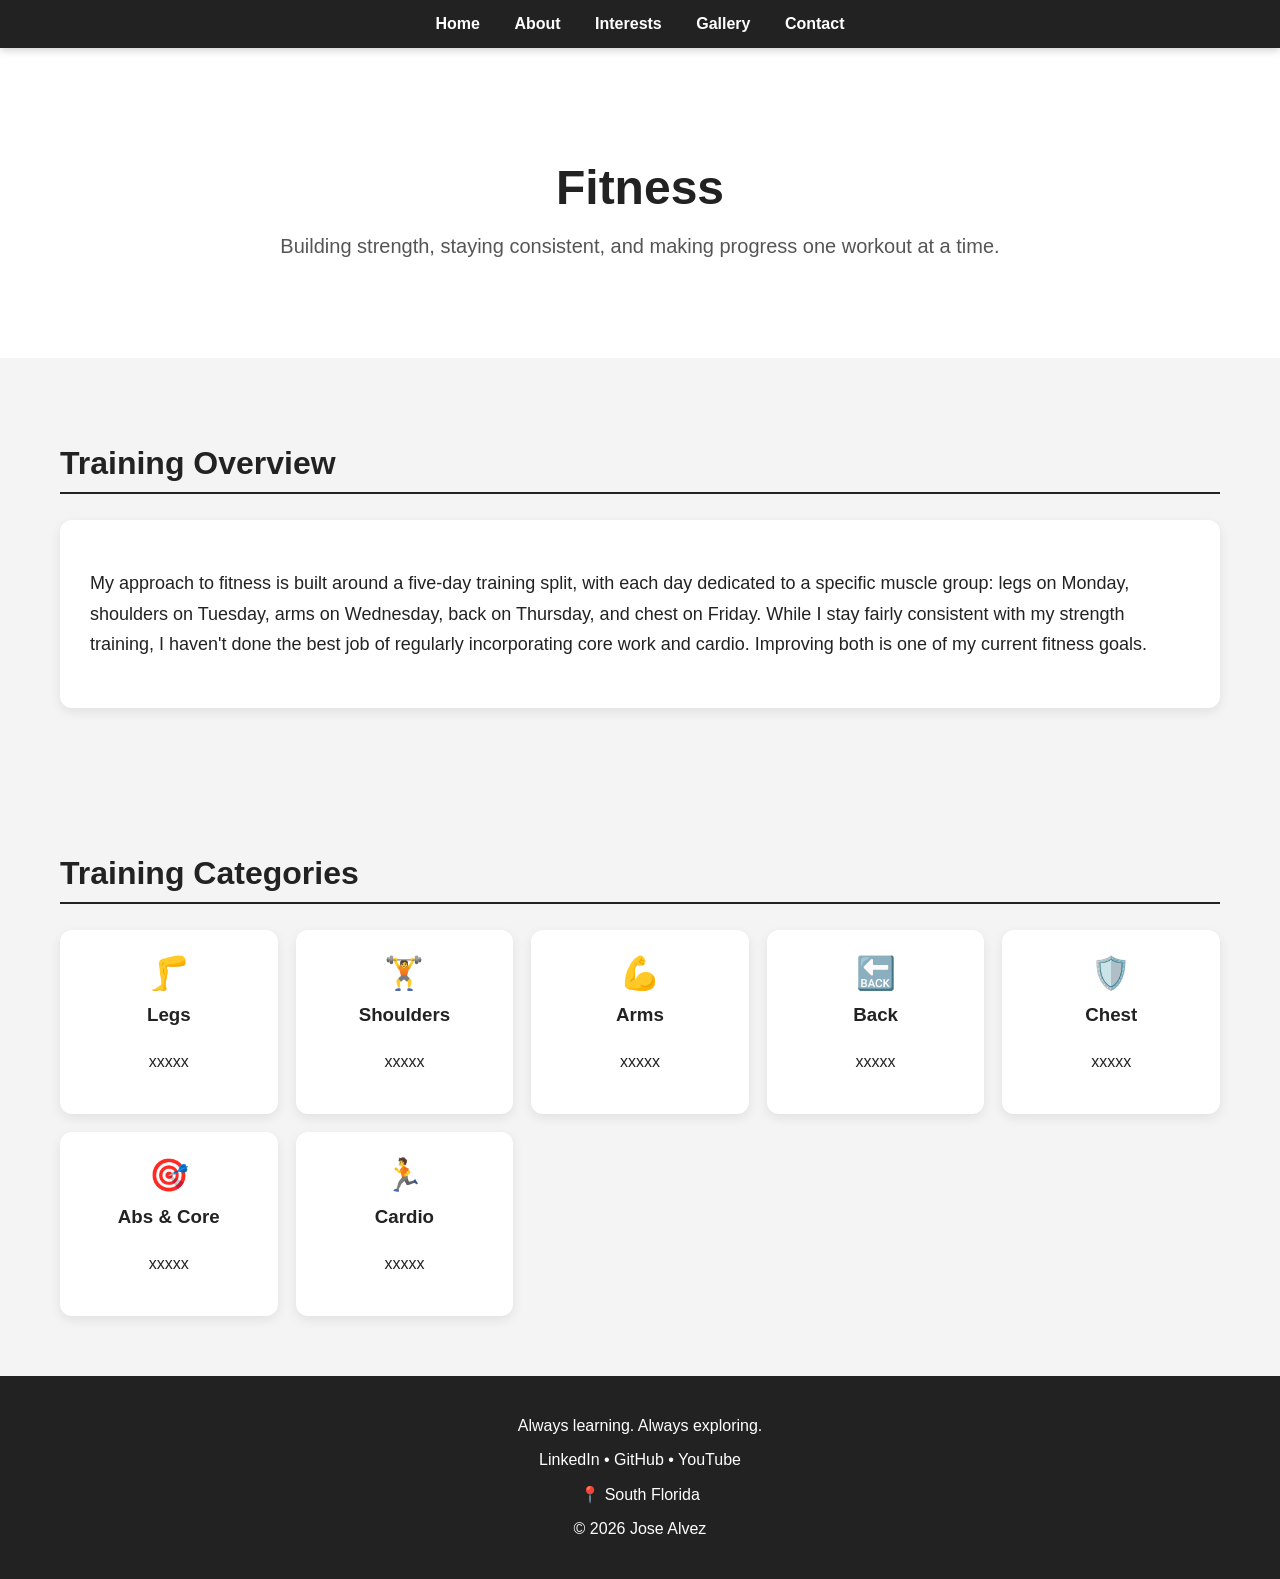
==== fitness.html @ 23bd2c6e "Create fitness.html" ====
<!DOCTYPE html>
<html>

<head>
  <!-- Metadata -->
  <meta name="viewport" content="width=device-width, initial-scale=1.0">
  <meta name="apple-mobile-web-app-title" content="Jose Alvez" />

  <title>Fitness | Jose Alvez</title>

  <!-- Styles -->
  <link rel="stylesheet" href="styles.css">

  <!-- Favicons -->
  <link rel="icon" type="image/png" href="assets/icons/favicon-96x96.png" sizes="96x96" />
  <link rel="icon" type="image/svg+xml" href="assets/icons/favicon.svg" />
  <link rel="shortcut icon" href="assets/icons/favicon.ico" />
  <link rel="apple-touch-icon" sizes="180x180" href="assets/icons/apple-touch-icon.png" />
  <link rel="manifest" href="assets/icons/site.webmanifest" />
</head>

<body>
  <!-- ==========================
       Navigation
========================== -->
  <nav>
    <a href="index.html#home">Home</a>
    <a href="index.html#about">About</a>
    <a href="index.html#interests">Interests</a>
    <a href="gallery.html">Gallery</a>
    <a href="index.html#contact">Contact</a>
  </nav>

  <!-- ==========================
         Fitness
========================== -->
  <header>
    <h1>Fitness</h1>
    <p>Building strength, staying consistent, and making progress one workout at a time.</p>
  </header>

  <section>
    <h2>Training Overview</h2>
    <div class="about-card">
      <p>My approach to fitness is built around a five-day training split, with each day dedicated to a specific muscle group: legs on Monday, shoulders on Tuesday, arms on Wednesday, back on Thursday, and chest on Friday. While I stay fairly consistent with my strength training, I haven't done the best job of regularly incorporating core work and cardio. Improving both is one of my current fitness goals.</p>
    </div>
  </section>

  <section>
    <h2>Training Categories</h2>

    <div class="card-grid">

      <div class="card">
        <span>🦵</span>
        <h3>Legs</h3>
        <p>xxxxx</p>
      </div>

      <div class="card">
        <span>🏋️</span>
        <h3>Shoulders</h3>
        <p>xxxxx</p>
      </div>

      <div class="card">
        <span>💪</span>
        <h3>Arms</h3>
        <p>xxxxx</p>
      </div>

      <div class="card">
        <span>🔙</span>
        <h3>Back</h3>
        <p>xxxxx</p>
      </div>

      <div class="card">
        <span>🛡️</span>
        <h3>Chest</h3>
        <p>xxxxx</p>
      </div>

      <div class="card">
        <span>🎯</span>
        <h3>Abs & Core</h3>
        <p>xxxxx</p>
      </div>

      <div class="card">
        <span>🏃</span>
        <h3>Cardio</h3>
        <p>xxxxx</p>
      </div>

    </div>
  </section>

  <!-- ==========================
         Footer
========================== -->
  <footer>
    <p>Always learning. Always exploring.</p>
    <p class="footer-links">
      <a href="https://www.linkedin.com/in/josealvez/" target="_blank" rel="noopener noreferrer">LinkedIn</a>
      <span>•</span>
      <a href="https://github.com/thejosealvez/" target="_blank" rel="noopener noreferrer">GitHub</a>
      <span>•</span>
      <a href="https://www.youtube.com/@Lui.sito15" target="_blank" rel="noopener noreferrer">YouTube</a>
    </p>
    <p>📍 South Florida</p>
    <p>© 2026 Jose Alvez</p>
  </footer>
</body>

</html>
---- styles.css ----
html {
  scroll-behavior: smooth;
}

* {
  box-sizing: border-box;
}

body {
  margin: 0;
  font-family: Arial, sans-serif;
  background-color: #f4f4f4;
  color: #222;
}

nav {
  position: sticky;
  top: 0;
  z-index: 1000;

  background-color: #222;
  padding: 15px;
  text-align: center;

  box-shadow: 0 2px 8px rgba(0, 0, 0, 0.2);
}

nav a,
nav a:visited {
  color: white;
  text-decoration: none;
  margin: 0 15px;
  font-weight: bold;
}

nav a:hover {
  color: #ffd700;
}

header {
  text-align: center;
  padding: 80px 20px;
  background-color: #ffffff;
}

header h1 {
  font-size: 48px;
  margin-bottom: 10px;
}

header p {
  font-size: 20px;
  color: #555;
}

section h2 {
  font-size: 32px;
  border-bottom: 2px solid #222;
  padding-bottom: 10px;
}

footer {
  text-align: center;
  padding: 25px;
  background-color: #222;
  color: white;
}

footer a {
  color: white;
  text-decoration: none;
}

footer a:visited {
  color: white;
}

footer a:hover {
  color: #ffd700;
  text-decoration: underline;
}

footer a:active {
  color: #ffd700;
}

section {
  padding: 60px 20px;
  max-width: 1200px;
  margin: auto;
  scroll-margin-top: 70px;
}

.about-section {
  display: flex;
  align-items: flex-end;
  gap: 50px;
}

.about-photo {
  width: 320px;
  height: 420px;
  object-fit: cover;
  object-position: 36% center;
  border-radius: 12px;
  flex-shrink: 0;
}

.about-content {
  flex: 1;
}

.about-card {
  background-color: white;
  padding: 30px;
  border-radius: 12px;
  box-shadow: 0 4px 12px rgba(0, 0, 0, 0.08);
  line-height: 1.7;
  font-size: 18px;
}

#contact a {
  color: #222;
  text-decoration: none;
}

#contact a:visited {
  color: #222;
}

#contact a:hover {
  color: #0077b5;
  text-decoration: underline;
}

.contact-card {
  background-color: white;
  padding: 30px;
  border-radius: 12px;
  box-shadow: 0 4px 12px rgba(0, 0, 0, 0.08);
}

.contact-card h3 {
  font-size: 28px;
  margin-top: 0;
}

form {
  display: grid;
  gap: 15px;
}

label {
  font-weight: bold;
}

input,
textarea {
  width: 100%;
  padding: 12px;
  border: 1px solid #999;
  border-radius: 6px;
  font-size: 16px;
}

textarea {
  min-height: 140px;
}

button {
  justify-self: end;
  background-color: #222;
  color: white;
  padding: 14px 28px;
  border: none;
  border-radius: 8px;
  font-weight: bold;
  cursor: pointer;
}

button:hover {
  background-color: #444;
}

.button-link {
  display: inline-block;
  background-color: #222;
  color: white;
  padding: 14px 28px;
  border-radius: 8px;
  text-decoration: none;
  font-weight: bold;
}

.button-link:visited {
  color: white;
}

.button-link:hover {
  background-color: #444;
  color: white;
  text-decoration: none;
}

.card-grid {
  display: grid;
  grid-template-columns: repeat(5, 1fr);
  gap: 18px;
}

.card {
  display: flex;
  flex-direction: column;
  background-color: white;
  padding: 24px;
  border-radius: 12px;
  box-shadow: 0 4px 12px rgba(0, 0, 0, 0.08);

  text-align: center;

  text-decoration: none;
  color: #222;

  transition: transform 0.2s ease, box-shadow 0.2s ease;
}

.card:visited {
  color: #222;
}

.card:hover {
  color: #222;
  text-decoration: none;
  transform: translateY(-5px);
  box-shadow: 0 8px 18px rgba(0, 0, 0, 0.14);
}

.card:active {
  color: #222;
}

.card > span:first-child,
.genre-emoji {
  font-size: 32px;
}

.card h3 {
  margin: 12px 0 8px;
}

.card p {
  font-size: 16px;
  line-height: 1.5;
  margin-bottom: 1rem;
}

.artist-grid {
  display: grid;
  grid-template-columns: repeat(3, 1fr);
  gap: 18px;
}

.artist-card {
  display: flex;
  flex-direction: column;

  background-color: white;
  padding: 26px;
  border-radius: 12px;
  box-shadow: 0 4px 12px rgba(0, 0, 0, 0.08);
  text-align: center;
}

.artist-card h3 {
  margin-top: 0;
}

.artist-card h4 {
  margin-bottom: 10px;
}

.artist-card ul {
  text-align: left;
  padding-left: 22px;
  margin-bottom: 22px;
}

.artist-card li {
  margin-bottom: 6px;
}

.artist-card .button-link {
  margin-top: auto;
}

.card-image {
  display: block;
  width: 100%;
  aspect-ratio: 1 / 1;
  object-fit: cover;
  border-radius: 12px;
  margin-bottom: 1rem;
}

.playlist-link,
.playlist-link:visited {
  display: inline-block;
  margin-top: auto;
  padding: 0.65rem 1rem;
  color: #fff;
  background-color: #d62828;
  border-radius: 8px;
  text-decoration: none;
  font-weight: 600;
}

.playlist-link:hover,
.playlist-link:active {
  color: #fff;
  background-color: #b51f1f;
  text-decoration: none;
}

.card h3 a,
.card h3 a:visited,
.card h3 a:active {
  color: #222;
  text-decoration: none;
}

.card h3 a:hover {
  color: #d62828;
  text-decoration: none;
}

/* Collapsible genre cards */

.genre-card {
  display: block;
  padding: 0;
  overflow: hidden;
}

.genre-card[open] {
  grid-column: 1 / -1;
}

.genre-summary {
  position: relative;
  padding: 24px;
  cursor: pointer;
  list-style: none;
}

.genre-summary::-webkit-details-marker {
  display: none;
}

.genre-summary::after {
  content: "+";
  position: absolute;
  top: 16px;
  right: 18px;
  font-size: 24px;
  font-weight: bold;
}

.genre-card[open] .genre-summary::after {
  content: "−";
}

.genre-summary h3 {
  margin: 12px 0 8px;
}

.genre-summary p {
  margin-bottom: 0;
}

.genre-emoji {
  font-size: 32px;
}

.genre-playlist-list {
  display: grid;
  grid-template-columns: repeat(3, 1fr);
  gap: 12px;
  padding: 0 24px 24px;
}

.genre-playlist,
.genre-playlist:visited {
  display: flex;
  align-items: center;
  gap: 12px;
  padding: 10px;
  background-color: #f4f4f4;
  color: #222;
  border-radius: 8px;
  text-align: left;
  text-decoration: none;
}

.genre-playlist:hover {
  color: #d62828;
  background-color: #e8e8e8;
  text-decoration: none;
}

.genre-playlist img {
  width: 55px;
  height: 55px;
  border-radius: 6px;
  object-fit: cover;
  flex-shrink: 0;
}

.genre-playlist span {
  font-size: 15px;
  font-weight: bold;
}

/* Featured project */

.featured-project {
  display: grid;
  grid-template-columns: 1fr 1.2fr;
  overflow: hidden;
  background-color: white;
  border-radius: 14px;
  box-shadow: 0 6px 20px rgba(0, 0, 0, 0.1);
}

.project-content {
  padding: 36px;
}

.project-content h3 {
  margin: 0 0 16px;
  font-size: 24px;
}

.project-content h4 {
  margin: 22px 0 10px;
  font-size: 18px;
}

.project-content p {
  line-height: 1.6;
}

.project-content ul {
  padding-left: 22px;
  line-height: 1.6;
}

.technology-list {
  display: flex;
  flex-wrap: wrap;
  gap: 8px;
  margin: 20px 0;
}

.technology-list span {
  padding: 7px 11px;
  background-color: #f0f0f0;
  border-radius: 20px;
  font-size: 14px;
  font-weight: bold;
}

.project-links {
  display: flex;
  align-items: center;
  gap: 16px;
  margin-top: 24px;
}

.project-visual {
  display: flex;
  flex-direction: column;
  align-items: center;
  justify-content: center;
  min-height: 420px;
  padding: 40px;
  color: white;
  background: linear-gradient(135deg, #222, #444);
  text-align: center;
}

.code-symbol {
  font-family: monospace;
  font-size: 72px;
  font-weight: bold;
  color: #ffd700;
}

.project-visual p {
  margin-top: 18px;
  color: #ddd;
  font-size: 18px;
}

/* Fragrance slider */

.decant-intro {
  margin-bottom: 24px;
  color: #555;
  font-size: 17px;
  line-height: 1.6;
}

.fragrance-slider {
  display: grid;
  grid-template-columns: auto 1fr auto;
  align-items: center;
  gap: 16px;
}

.fragrance-pages {
  min-width: 0;
  overflow: hidden;
}

.fragrance-track {
  display: flex;
  transition: transform 0.5s ease;
}

.fragrance-page {
  flex: 0 0 100%;
  min-width: 0;
}

.fragrance-grid {
  display: grid;
  grid-template-columns: repeat(3, 1fr);
  gap: 18px;
}

.fragrance-card {
  display: flex;
  flex-direction: column;
  overflow: hidden;
  padding: 20px;
  background-color: white;
  border-radius: 12px;
  box-shadow: 0 4px 12px rgba(0, 0, 0, 0.08);
}

.fragrance-image {
  display: block;
  width: 100%;
  aspect-ratio: 1 / 1;
  object-fit: contain;
  border-radius: 8px;
}

.product-brand {
  margin: 18px 0 4px;
  color: #666;
  font-size: 14px;
  font-weight: bold;
  letter-spacing: 0.5px;
  text-transform: uppercase;
}

.fragrance-card h3 {
  margin: 0 0 8px;
  font-size: 21px;
}

.product-type {
  margin: 0 0 8px;
  color: #666;
}

.product-price {
  margin: 0 0 12px;
  font-size: 18px;
  font-weight: bold;
}

.fragrance-card > p:last-of-type {
  line-height: 1.5;
}

.decant-button {
  width: 100%;
  margin-top: auto;
}

.slider-arrow {
  padding: 14px;
  background-color: #222;
  color: white;
  border-radius: 50%;
  font-size: 22px;
  line-height: 1;
  cursor: pointer;
}

.slider-arrow:hover {
  background-color: #444;
}

.slider-status {
  margin-top: 18px;
  color: #555;
  text-align: center;
}

.destination-card {
  width: 100%;
  border: none;
  background-color: white;
  color: #222;
  font-family: inherit;
  font-weight: normal;
  text-align: center;
  cursor: pointer;
}

.destination-card:hover {
  background-color: white;
}

.destination-card h3 {
  font-weight: bold;
}

.destination-card p {
  font-weight: normal;
}

.destination-card .card-prompt {
  display: block;
  margin-top: auto;
  padding-top: 12px;
  color: #0077b5;
  font-size: 14px;
  font-weight: bold;
  line-height: 1.3;
}

/* Destination popup */

.destination-modal {
  width: min(900px, calc(100% - 40px));
  max-height: 90vh;
  padding: 0;
  overflow: auto;
  border: none;
  border-radius: 16px;
  background-color: white;
  box-shadow: 0 20px 60px rgba(0, 0, 0, 0.35);
}

.destination-modal[open] {
  animation: destination-pop 0.25s ease-out;
}

.destination-modal::backdrop {
  background-color: rgba(0, 0, 0, 0.65);
  backdrop-filter: blur(3px);
}

@keyframes destination-pop {
  from {
    opacity: 0;
    transform: scale(0.92) translateY(20px);
  }

  to {
    opacity: 1;
    transform: scale(1) translateY(0);
  }
}

.destination-modal-content {
  padding-bottom: 30px;
}

.destination-hero {
  display: block;
  width: 100%;
  height: 320px;
  object-fit: cover;
}

.modal-close {
  position: absolute;
  top: 14px;
  right: 14px;
  z-index: 3;
  width: 42px;
  height: 42px;
  padding: 0;
  border-radius: 50%;
  background-color: rgba(0, 0, 0, 0.75);
  color: white;
  font-size: 26px;
  line-height: 1;
}

.modal-close:hover {
  background-color: rgba(0, 0, 0, 0.95);
}

.destination-heading,
.destination-overview,
.destination-details {
  margin-right: 30px;
  margin-left: 30px;
}

.destination-heading {
  display: flex;
  align-items: center;
  justify-content: space-between;
  gap: 20px;
  margin-top: 26px;
}

.destination-heading h2 {
  margin: 4px 0 0;
  font-size: 32px;
}

.destination-status {
  margin: 0;
  color: #0077b5;
  font-size: 14px;
  font-weight: bold;
  letter-spacing: 1px;
  text-transform: uppercase;
}

.destination-flag {
  margin: 0;
  font-size: 42px;
}

.destination-overview {
  font-size: 18px;
  line-height: 1.7;
}

.destination-details {
  display: grid;
  grid-template-columns: repeat(2, 1fr);
  gap: 16px;
  margin-top: 24px;
}

.destination-detail {
  padding: 20px;
  background-color: #f4f4f4;
  border-radius: 10px;
}

.destination-detail h3 {
  margin-top: 0;
}

.destination-detail p {
  margin-bottom: 0;
  line-height: 1.6;
}

.destination-slideshow {
  position: relative;
}

.destination-image-arrow {
  position: absolute;
  top: 50%;
  width: 44px;
  height: 44px;
  padding: 0;
  border-radius: 50%;
  background-color: rgba(0, 0, 0, 0.7);
  color: white;
  font-size: 22px;
  line-height: 1;
  transform: translateY(-50%);
}

.destination-image-arrow:hover {
  background-color: rgba(0, 0, 0, 0.9);
}

.destination-image-previous {
  left: 16px;
}

.destination-image-next {
  right: 16px;
}

.destination-image-counter {
  position: absolute;
  right: 16px;
  bottom: 12px;
  margin: 0;
  padding: 6px 10px;
  border-radius: 20px;
  background-color: rgba(0, 0, 0, 0.7);
  color: white;
  font-size: 13px;
}

#destination-image {
  opacity: 1;
  transition: opacity 0.2s ease;
}

#destination-image.is-changing {
  opacity: 0;
}

@media (max-width: 600px) {
  nav {
    position: sticky;
    top: 0;
    z-index: 1000;

    display: flex;
    flex-wrap: nowrap;
    overflow-x: scroll;
    justify-content: center;
    gap: 6px;
    padding: 10px;
    white-space: nowrap;

    background-color: #222;
    box-shadow: 0 2px 8px rgba(0, 0, 0, 0.2);
  }

  nav::-webkit-scrollbar {
    display: none;
  }

  nav a {
    flex: 0 0 auto;
    margin: 0;
    padding: 7px 9px;
    font-size: 12px;
    background-color: #333;
    border-radius: 20px;
  }

  header {
    padding: 45px 18px;
  }

  header h1 {
    font-size: 34px;
    line-height: 1.1;
  }

  header p {
    font-size: 16px;
    line-height: 1.5;
  }

  section {
    padding: 32px 16px;
  }

  section h2 {
    font-size: 26px;
    margin-bottom: 18px;
  }

  .about-card,
  .contact-card,
  .card {
    padding: 22px;
    border-radius: 14px;
  }

  .genre-card {
    padding: 0;
  }

  .about-section {
    flex-direction: column;
  }

  .about-photo {
    width: 100%;
    height: auto;
  }

  .about-content {
    width: 100%;
  }

  .card-grid {
    grid-template-columns: 1fr;
  }

  .contact-card p {
    margin: 14px 0;
  }

  .artist-grid {
    grid-template-columns: 1fr;
  }

  footer {
    font-size: 14px;
    padding: 20px;
  }

  .genre-playlist-list {
    grid-template-columns: 1fr;
  }

  .genre-summary {
    padding: 22px;
  }

  .featured-project {
    grid-template-columns: 1fr;
  }

  .project-content {
    padding: 24px;
  }

  .project-content h3 {
    font-size: 22px;
  }

  .project-links {
    align-items: stretch;
    flex-direction: column;
    text-align: center;
  }

  .project-visual {
    min-height: 220px;
  }

  .fragrance-slider {
    grid-template-columns: 1fr;
  }

  .fragrance-grid {
    grid-template-columns: 1fr;
  }

  .slider-arrow {
    position: static;
    width: 48px;
    height: 48px;
  }

  .previous-arrow {
    justify-self: start;
  }

  .next-arrow {
    justify-self: end;
  }
  .destination-modal {
    width: calc(100% - 24px);
  }

  .destination-hero {
    height: 220px;
  }

  .destination-heading,
  .destination-overview,
  .destination-details {
    margin-right: 20px;
    margin-left: 20px;
  }

  .destination-heading h2 {
    font-size: 26px;
  }

  .destination-details {
    grid-template-columns: 1fr;
  }
}

/* Tablet styling — this is a separate media block */
@media (min-width: 601px) and (max-width: 900px) {
  .fragrance-grid {
    grid-template-columns: repeat(2, 1fr);
  }
}
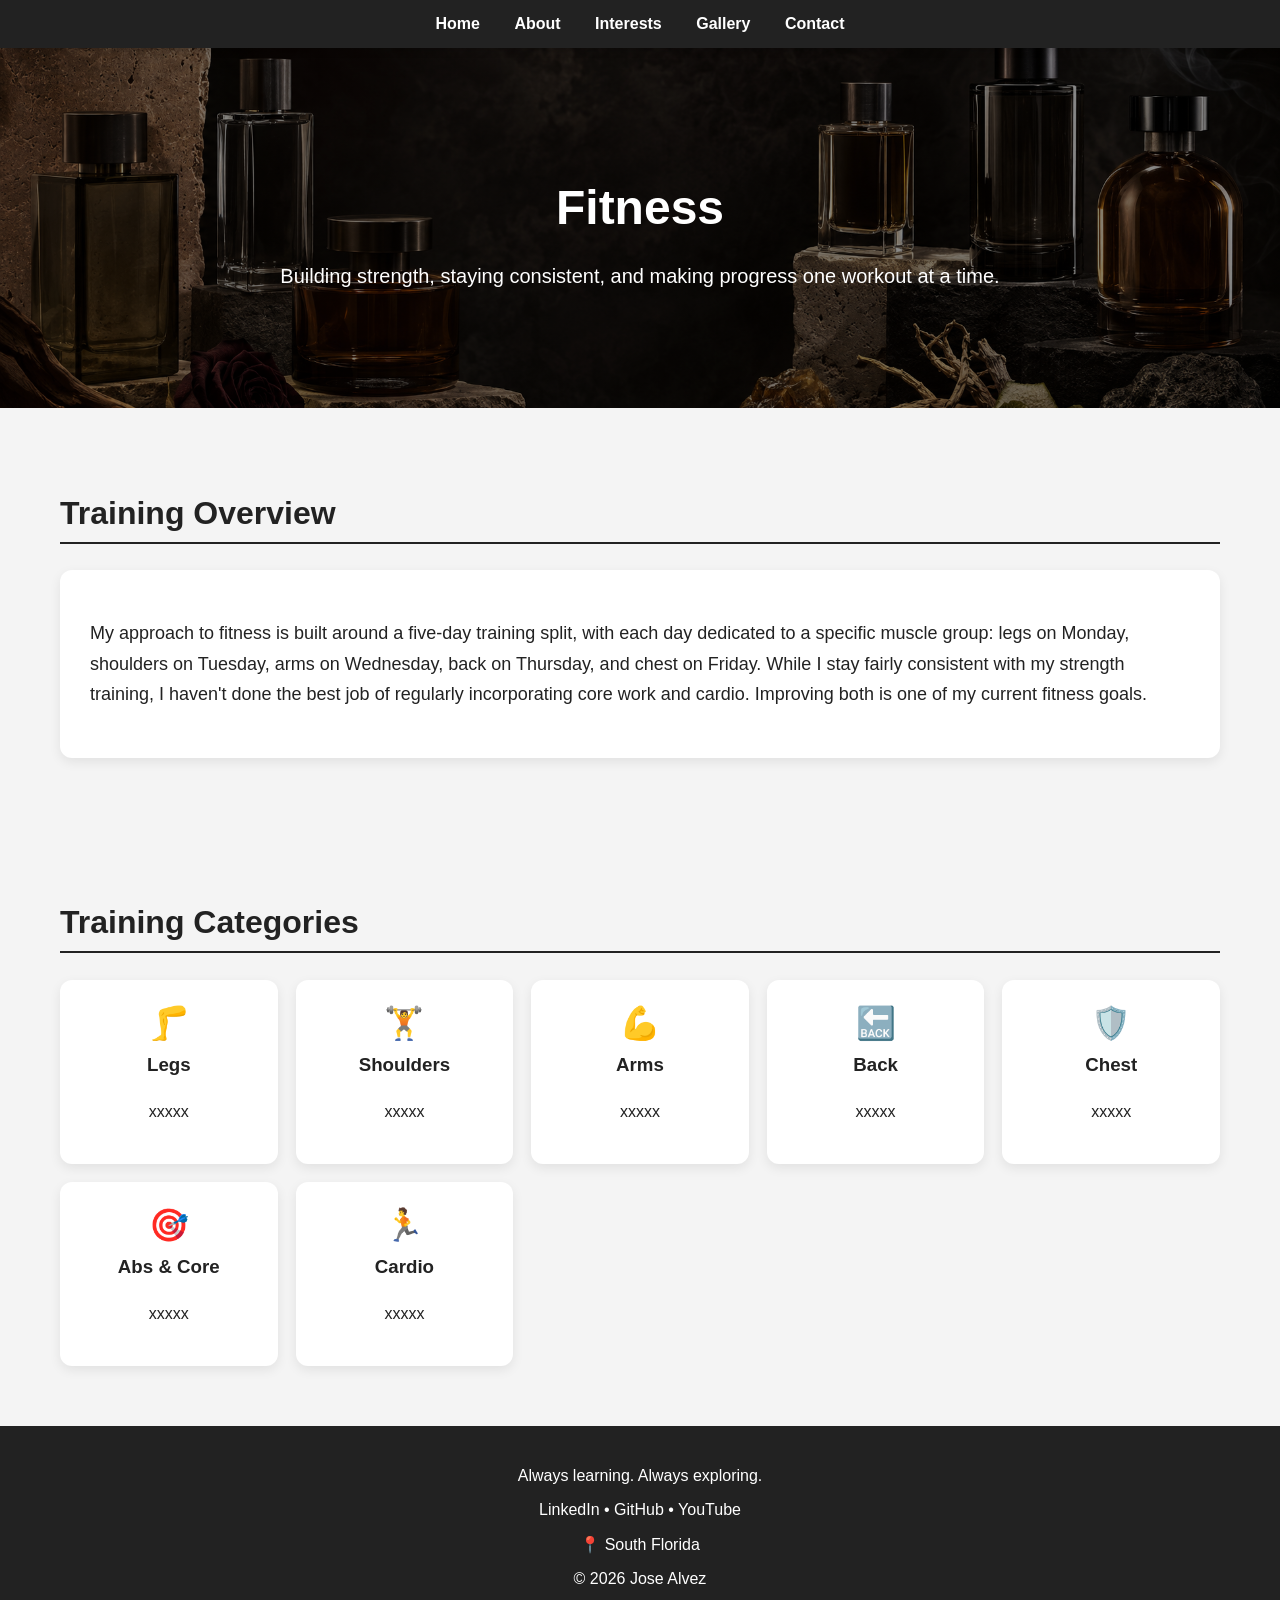
==== commit 9ac433c5: "Update fitness.html header" ====
--- a/fitness.html
+++ b/fitness.html
@@ -34,7 +34,7 @@
   <!-- ==========================
          Fitness
 ========================== -->
-  <header>
+<header class="page-header fitness-header">
     <h1>Fitness</h1>
     <p>Building strength, staying consistent, and making progress one workout at a time.</p>
   </header>
--- a/styles.css
+++ b/styles.css
@@ -819,6 +819,328 @@
   opacity: 0;
 }
 
+/* Tools section */
+
+.tools-grid {
+  display: grid;
+  grid-template-columns: repeat(4, 1fr);
+  gap: 18px;
+}
+
+.tool-card {
+  display: flex;
+  flex-direction: column;
+  align-items: center;
+  justify-self: stretch;
+  min-height: 260px;
+  padding: 24px;
+
+  color: #222;
+  background-color: white;
+  border: none;
+  border-radius: 12px;
+  box-shadow: 0 4px 12px rgba(0, 0, 0, 0.08);
+
+  font-family: inherit;
+  text-align: center;
+  cursor: pointer;
+
+  transition: transform 0.2s ease, box-shadow 0.2s ease;
+  font-weight: normal;
+}
+
+.tool-card:hover {
+  color: #222;
+  background-color: white;
+  transform: translateY(-5px);
+  box-shadow: 0 8px 18px rgba(0, 0, 0, 0.14);
+}
+
+.tool-card:focus-visible {
+  outline: 3px solid #ffd700;
+  outline-offset: 3px;
+}
+
+.tool-emoji {
+  font-size: 32px;
+}
+
+.tool-name {
+  margin: 12px 0 8px;
+  font-size: 19px;
+  font-weight: bold;
+}
+
+.tool-summary {
+  font-size: 16px;
+  line-height: 1.5;
+}
+
+.tool-action {
+  margin-top: auto;
+  padding-top: 18px;
+  color: #d62828;
+  font-weight: bold;
+}
+
+/* Tools modal */
+
+.tool-modal {
+  width: min(600px, calc(100% - 32px));
+  padding: 32px;
+  color: #222;
+  background-color: white;
+  border: none;
+  border-radius: 14px;
+  box-shadow: 0 16px 50px rgba(0, 0, 0, 0.3);
+}
+
+.tool-modal::backdrop {
+  background-color: rgba(0, 0, 0, 0.65);
+}
+
+.tool-modal-close {
+  position: absolute;
+  top: 12px;
+  right: 16px;
+  padding: 4px 10px;
+  color: #222;
+  background: transparent;
+  font-size: 30px;
+  line-height: 1;
+}
+
+.tool-modal-close:hover {
+  color: #d62828;
+  background: transparent;
+}
+
+.tool-modal-heading {
+  display: flex;
+  align-items: center;
+  gap: 12px;
+  padding-right: 35px;
+}
+
+#tool-modal-emoji {
+  font-size: 36px;
+}
+
+.tool-modal-heading h3 {
+  margin: 0;
+  font-size: 28px;
+}
+
+.tool-modal h4 {
+  margin-bottom: 6px;
+  font-size: 18px;
+}
+
+.tool-modal p {
+  line-height: 1.6;
+}
+
+/* Favorites by Occasion */
+
+.occasion-grid {
+  display: grid;
+  grid-template-columns: repeat(4, 1fr);
+  gap: 18px;
+}
+
+.occasion-card {
+  display: flex;
+  flex-direction: column;
+  align-items: center;
+  justify-self: stretch;
+  min-height: 260px;
+  padding: 24px;
+
+  color: #222;
+  background-color: white;
+  border: none;
+  border-radius: 12px;
+  box-shadow: 0 4px 12px rgba(0, 0, 0, 0.08);
+
+  font-family: inherit;
+  font-weight: normal;
+  text-align: center;
+  cursor: pointer;
+
+  transition: transform 0.2s ease, box-shadow 0.2s ease;
+}
+
+.occasion-card:hover {
+  color: #222;
+  background-color: white;
+  transform: translateY(-5px);
+  box-shadow: 0 8px 18px rgba(0, 0, 0, 0.14);
+}
+
+.occasion-card:focus-visible {
+  outline: 3px solid #ffd700;
+  outline-offset: 3px;
+}
+
+.occasion-emoji {
+  font-size: 32px;
+}
+
+.occasion-title {
+  margin: 12px 0 8px;
+  font-size: 19px;
+  font-weight: bold;
+}
+
+.occasion-summary {
+  font-size: 16px;
+  line-height: 1.5;
+}
+
+.occasion-action {
+  margin-top: auto;
+  padding-top: 18px;
+  color: #d62828;
+  font-weight: bold;
+}
+
+/* Occasion modal */
+
+.occasion-modal {
+  width: min(600px, calc(100% - 32px));
+  padding: 32px;
+  color: #222;
+  background-color: white;
+  border: none;
+  border-radius: 14px;
+  box-shadow: 0 16px 50px rgba(0, 0, 0, 0.3);
+}
+
+.occasion-modal::backdrop {
+  background-color: rgba(0, 0, 0, 0.65);
+}
+
+.occasion-modal-close {
+  position: absolute;
+  top: 12px;
+  right: 16px;
+  padding: 4px 10px;
+  color: #222;
+  background: transparent;
+  font-size: 30px;
+  line-height: 1;
+}
+
+.occasion-modal-close:hover {
+  color: #d62828;
+  background: transparent;
+}
+
+.occasion-modal-heading {
+  display: flex;
+  align-items: center;
+  gap: 14px;
+  padding-right: 35px;
+}
+
+#occasion-modal-emoji {
+  font-size: 38px;
+}
+
+#occasion-modal-label {
+  margin: 0 0 4px;
+  color: #d62828;
+  font-size: 14px;
+  font-weight: bold;
+  text-transform: uppercase;
+}
+
+#occasion-modal-name {
+  margin: 0;
+  font-size: 28px;
+}
+
+#occasion-modal-brand {
+  font-weight: bold;
+}
+
+#occasion-modal-description {
+  line-height: 1.6;
+}
+
+#occasion-modal-image {
+  display: block;
+  width: 100%;
+  height: 300px;
+  margin: 24px 0 18px;
+  padding: 18px;
+  background-color: white;
+  border-radius: 12px;
+  object-fit: contain;
+}
+
+.page-header {
+  display: flex;
+  flex-direction: column;
+  align-items: center;
+  justify-content: center;
+
+  min-height: 360px;
+  padding: 80px 20px;
+  color: white;
+  text-align: center;
+
+  background-position: center;
+  background-size: cover;
+  background-repeat: no-repeat;
+}
+
+.page-header p {
+  color: white;
+}
+
+.home-header {
+  background-image: linear-gradient(rgba(0, 0, 0, 0.35), rgba(0, 0, 0, 0.35)),
+    url("assets/images/home-banner.png");
+
+  background-position: center 70%;
+}
+
+.technology-header {
+  background-image: linear-gradient(rgba(0, 0, 0, 0.45), rgba(0, 0, 0, 0.45)),
+    url("assets/images/technology-banner.png");
+
+  background-position: center 65%;
+}
+
+.travel-header {
+  background-image: linear-gradient(rgba(0, 0, 0, 0.45), rgba(0, 0, 0, 0.45)),
+    url("assets/images/travel-banner.png");
+
+  background-position: center;
+}
+
+.music-header {
+  background-image: linear-gradient(rgba(0, 0, 0, 0.45), rgba(0, 0, 0, 0.45)),
+    url("assets/images/music-banner.png");
+
+  background-position: center;
+}
+
+.fragrance-header {
+  background-image: linear-gradient(rgba(0, 0, 0, 0.45), rgba(0, 0, 0, 0.45)),
+    url("assets/images/fragrance-banner.png");
+
+  background-position: center;
+}
+
+.fitness-header {
+  background-image: linear-gradient(rgba(0, 0, 0, 0.45), rgba(0, 0, 0, 0.45)),
+    url("assets/images/fragrance-banner.png");
+
+  background-position: center;
+}
+
 @media (max-width: 600px) {
   nav {
     position: sticky;
@@ -987,6 +1309,36 @@
   .destination-details {
     grid-template-columns: 1fr;
   }
+
+  .tools-grid {
+    grid-template-columns: 1fr;
+  }
+
+  .tool-card {
+    min-height: 230px;
+    padding: 22px;
+  }
+
+  .tool-modal {
+    padding: 26px 22px;
+  }
+
+  .occasion-grid {
+    grid-template-columns: 1fr;
+  }
+
+  .occasion-card {
+    min-height: 230px;
+    padding: 22px;
+  }
+
+  .occasion-modal {
+    padding: 26px 22px;
+  }
+  .page-header {
+    min-height: 280px;
+    padding: 60px 18px;
+  }
 }
 
 /* Tablet styling — this is a separate media block */
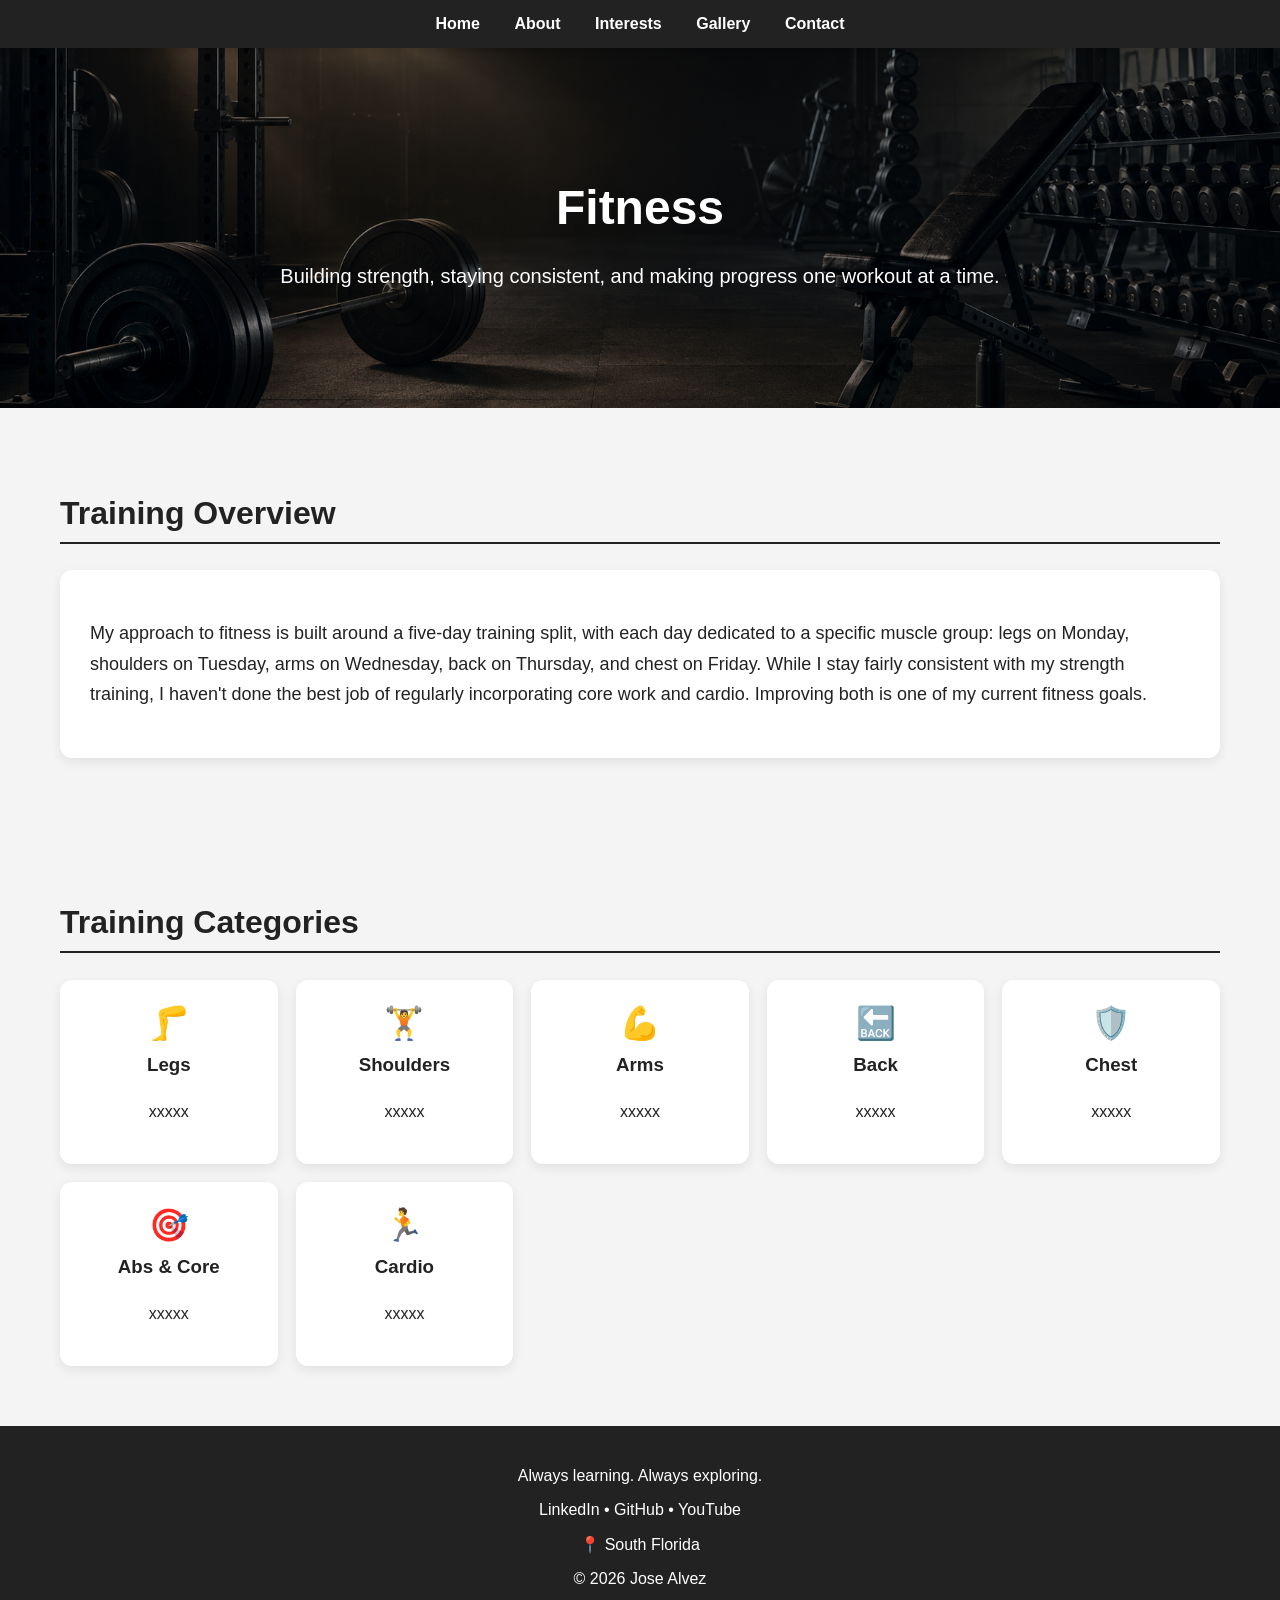
==== commit 52680458: "Update fitness.html" ====
--- a/fitness.html
+++ b/fitness.html
@@ -24,7 +24,7 @@
        Navigation
 ========================== -->
   <nav>
-    <a href="index.html#home">Home</a>
+    <a href="index.html#top">Home</a>
     <a href="index.html#about">About</a>
     <a href="index.html#interests">Interests</a>
     <a href="gallery.html">Gallery</a>
--- a/styles.css
+++ b/styles.css
@@ -1136,9 +1136,9 @@
 
 .fitness-header {
   background-image: linear-gradient(rgba(0, 0, 0, 0.45), rgba(0, 0, 0, 0.45)),
-    url("assets/images/fragrance-banner.png");
-
-  background-position: center;
+    url("assets/images/fitness-banner.png");
+
+  background-position: center 65%;
 }
 
 @media (max-width: 600px) {
